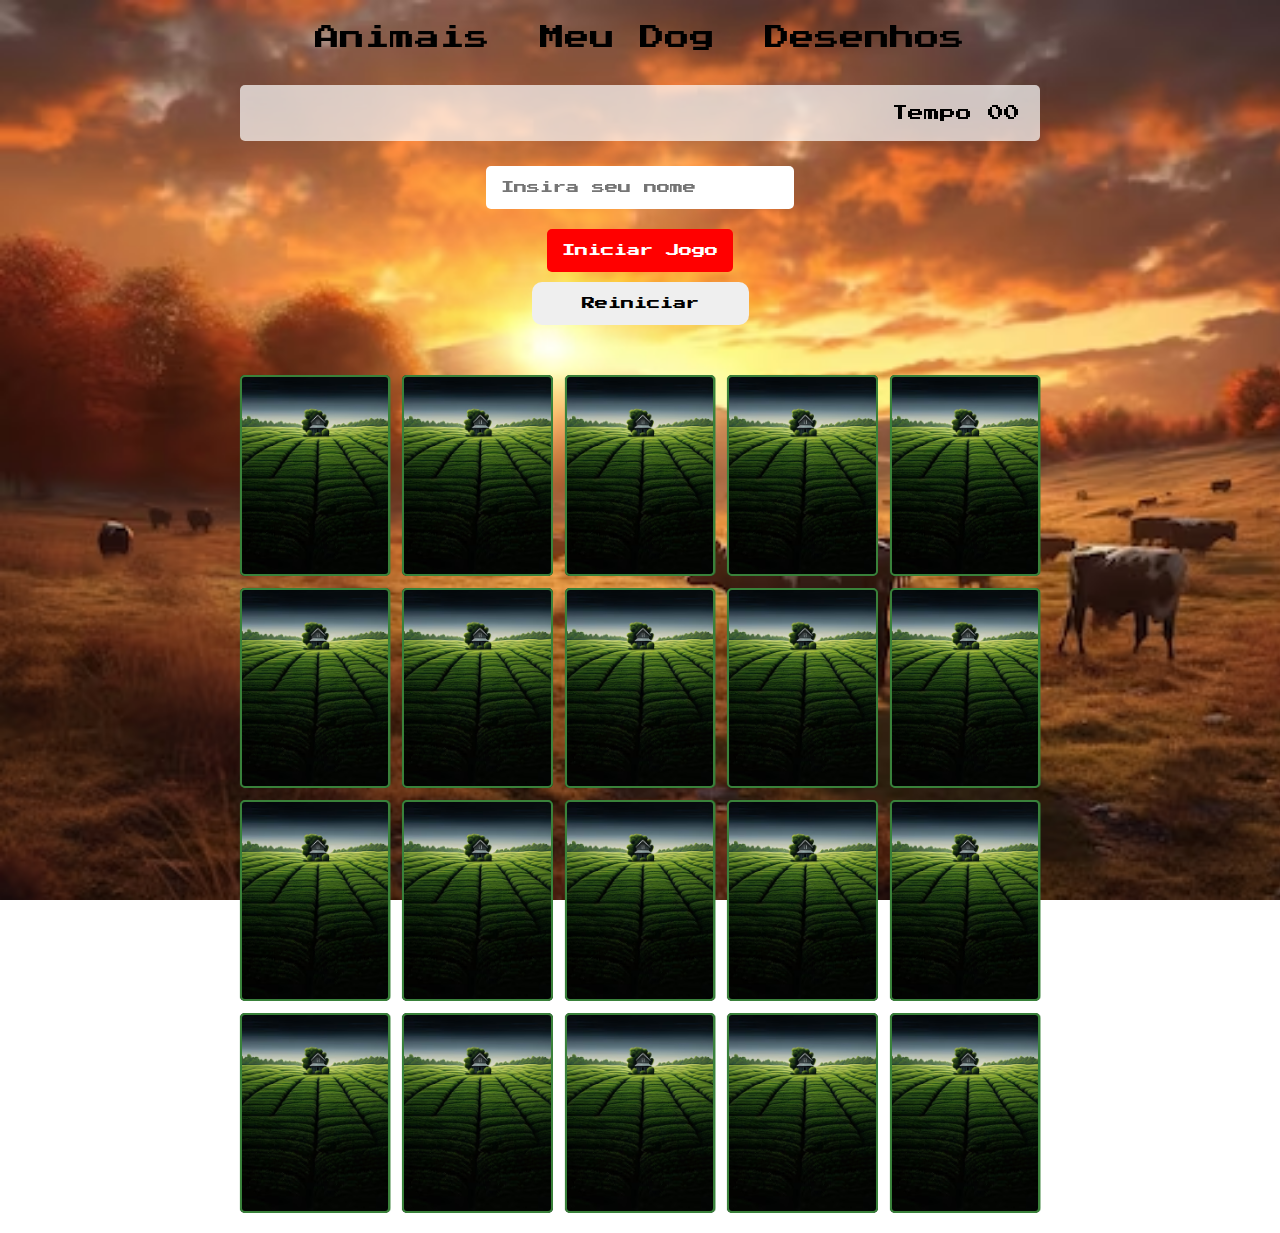
==== index.html @ 6b94a0b1 "first commit" ====
<!DOCTYPE html>
<html lang="pt-BR">

<head>
    <meta charset="UTF-8">
    <meta name="viewport" content="width=device-width, initial-scale=1.0">
    <link rel="shortcut icon" href="img/Icone.png" type="image/x-icon">
    <link rel="stylesheet" href="style.css">
    <title>Jogo Memória</title>
</head>

<body>

    <header>
        <ul>
            <li><a href="#">Animais</a></li>
            <li><a href="pages/MyDog/index.html">Meu Dog</a></li>
            <li><a href="pages/Desenhos/index.html">Desenhos</a></li>
        </ul>
    </header>

    <main>

        <div class="img-background"></div>

        <section>
            <span class="player"></span>
            <span>Tempo <span class="timer">00</span></span>
        </section>

        <input type="text" id="playerNameInput" placeholder="Insira seu nome">
        <button id="startGameButton">Iniciar Jogo</button>
        <button id="restartButton">Reiniciar</button>

        <div class="grid">
        </div>

    </main>

</body>
<script src="scripts.js"></script>

</html>
---- style.css ----
@import url('https://fonts.googleapis.com/css2?family=Press+Start+2P&display=swap');

*{
    margin: 0;
    padding: 0;
    list-style: none;
    text-decoration: none;
    outline: none;
    box-sizing: border-box;
    border: none;
    font-family: 'Press Start 2P', cursive;
}

body {
    overflow-x: hidden;
}

header {
    width: 100vw;
    display: flex;
    align-items: center;
    justify-content: center;
    padding: 25px 5px;
    background-color: transparent;
}

header ul {
    display: flex;
    gap: 50px; 
}

header ul a {
    color: black;
    font-size: 25px;
}

header ul a:hover {
    color: #22B14C;
    font-size: 25px;
}

main{
    display: flex;
    flex-direction: column;
    align-items: center;
    justify-content: center;
    width: 100vw;
    min-height: 100vh;
    padding: 10px 20px 20px 20px;
}

main .img-background {
    width: 100vw;
    height: 100%;
    background-image: url('img/BG-1.avif');
    background-size: cover;
    background-repeat: no-repeat;
    position: fixed;
    top: 0;
    left: 0;
    z-index: -1;
}

section{
    display: flex;
    align-items: center;
    justify-content: space-between;
    width: 100%;
    max-width: 800px;
    padding: 20px;
    margin: 0 0 10px;
    border-radius: 5px;
    background-color: rgba(255, 255, 255, 0.7);
    font-size: 1em;
}

input {
    padding: 15px;
    margin: 15px 0 20px 0;
    border-radius: 5px;
}

#startGameButton {
    padding: 15px;
    background-color: blue;
    color: white;
    border-radius: 5px;
    cursor: pointer;
    background-color: red;
    color: white;
}

#startGameButton:hover {
    background-color: #22B14C;
}

#restartButton {
    text-align: center;
    padding: 15px 50px;
    margin: 10px 0 50px 0;
    border-radius: 10px;
    cursor: pointer;
}

#restartButton:hover {
    background-color: #22B14C;
}


.grid{
    display: grid;
    width: 100%;
    max-width: 800px;
    grid-template-columns: repeat(5, 1fr);
    gap: 12px;
    padding: 0px;

}

.card{
    width: 100%;
    aspect-ratio: 3/4; /* proporção de Largura e Altura */
    border-radius: 5px;
    position: relative;
    transition: all 400ms ease-in-out;
    transform-style: preserve-3d;
    background-color: #000000;
    cursor: pointer;
}


.face{
    width: 100%;
    height: 100%;
    position: absolute;
    background-size: cover;
    background-position: center;
    border: 2px solid #39813a;
    border-radius: 5px;
    transition: all 400ms ease-in-out;

}

.front{
    transform: rotateY(180deg);
}

.back{
    background-image: url('img/back.avif');
    backface-visibility: hidden;
}

.reveal-card{
    transform: rotateY(180deg);

}

.disabled-card{
    filter: saturate(0);
    opacity: .8;
    cursor: not-allowed;    /* Desabilita o cursor, caso eu passe na carta já achada */
}

@media(max-width: 500px){
    main{
        justify-content: flex-start;   
    }
    
    header{
        padding: 10px;
    }

    header ul {
        display: flex;
        gap: 20px; 
    }

    header ul a {
        color: black;
        font-size: 13px;
    }
    
    .grid{
        grid-template-columns: repeat(4, 1fr);
    }
    
    .card{
        aspect-ratio: 4/6;
    }
}
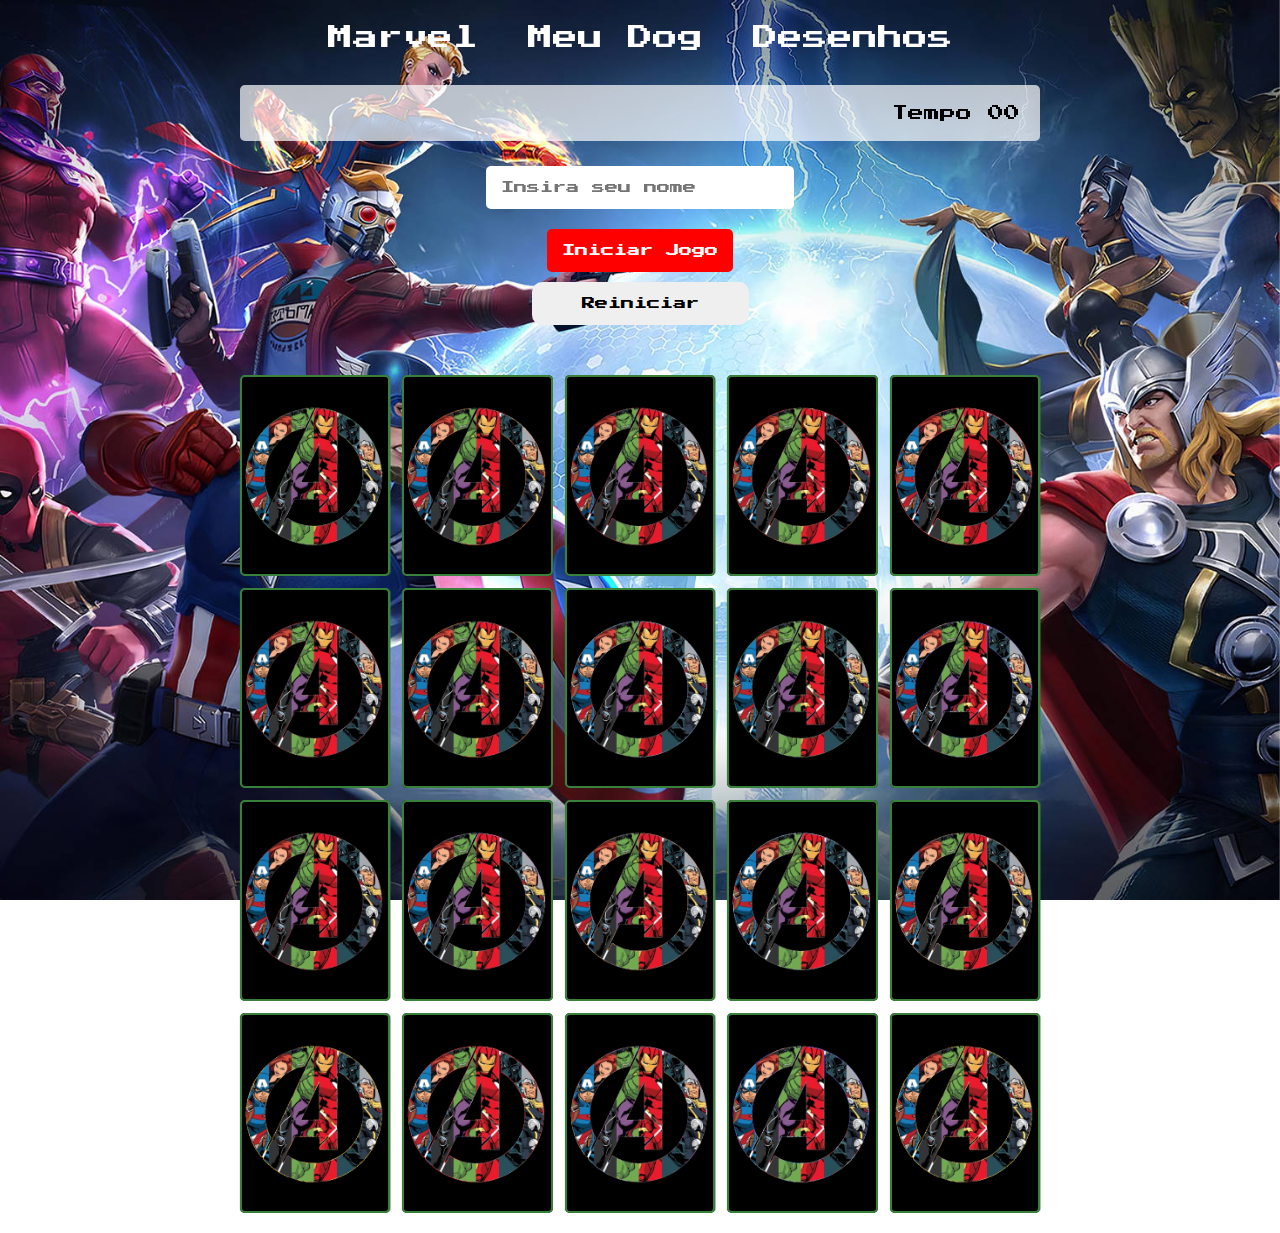
==== commit 5518bf74: "Ajustes no script, e mudanças nas imagens" ====
--- a/index.html
+++ b/index.html
@@ -4,7 +4,7 @@
 <head>
     <meta charset="UTF-8">
     <meta name="viewport" content="width=device-width, initial-scale=1.0">
-    <link rel="shortcut icon" href="img/Icone.png" type="image/x-icon">
+    <link rel="shortcut icon" href="img/icon.png" type="image/x-icon">
     <link rel="stylesheet" href="style.css">
     <title>Jogo Memória</title>
 </head>
@@ -13,7 +13,7 @@
 
     <header>
         <ul>
-            <li><a href="#">Animais</a></li>
+            <li><a href="#">Marvel</a></li>
             <li><a href="pages/MyDog/index.html">Meu Dog</a></li>
             <li><a href="pages/Desenhos/index.html">Desenhos</a></li>
         </ul>
--- a/style.css
+++ b/style.css
@@ -30,7 +30,7 @@
 }
 
 header ul a {
-    color: black;
+    color: white;
     font-size: 25px;
 }
 
@@ -52,7 +52,7 @@
 main .img-background {
     width: 100vw;
     height: 100%;
-    background-image: url('img/BG-1.avif');
+    background-image: url('img/BG-2.jpg');
     background-size: cover;
     background-repeat: no-repeat;
     position: fixed;
@@ -146,7 +146,7 @@
 }
 
 .back{
-    background-image: url('img/back.avif');
+    background-image: url('img/back.png');
     backface-visibility: hidden;
 }
 
@@ -176,8 +176,12 @@
     }
 
     header ul a {
-        color: black;
+        color: white;
         font-size: 13px;
+    }
+
+    main .img-background {
+        background-image: url('img/BgCell-1.jpg');
     }
     
     .grid{
